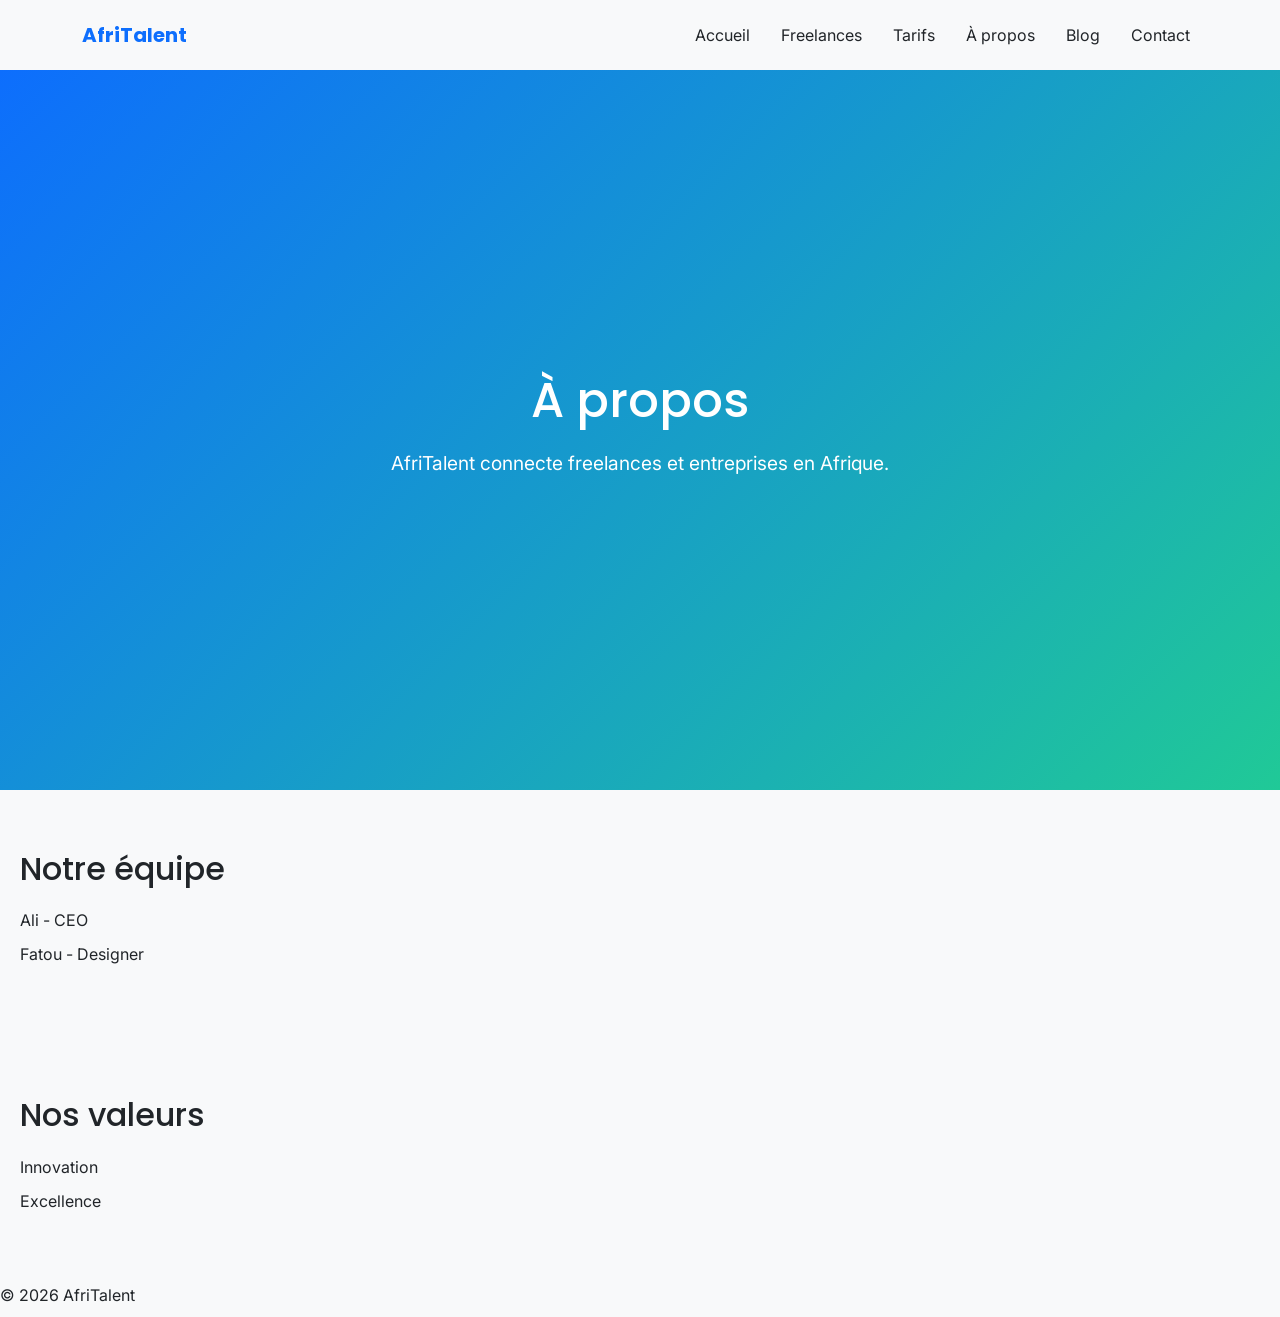
==== about.html @ 19736f78 "Init : structure du projet AfriTalent" ====
<!DOCTYPE html>
<html lang="fr">
<head>
    <meta charset="UTF-8">
    <meta name="viewport" content="width=device-width, initial-scale=1.0">
    <title>AfriTalent</title>
    <link href="https://fonts.googleapis.com/css2?family=Poppins:wght@300;500;700&family=Inter:wght@300;400;600&display=swap" rel="stylesheet">

    <!-- Bootstrap 5 -->
    <link href="https://cdn.jsdelivr.net/npm/bootstrap@5.3.0/dist/css/bootstrap.min.css" rel="stylesheet">

    <!-- CSS -->
    <link rel="stylesheet" href="css/style.css">
</head>
<body>

    <header>
       <nav class="navbar navbar-expand-lg navbar-light bg-light">
  <div class="container">
    <a class="navbar-brand" href="index.html">AfriTalent</a>

    <button class="navbar-toggler" type="button" data-bs-toggle="collapse" data-bs-target="#menu">
      <span class="navbar-toggler-icon"></span>
    </button>

    <div class="collapse navbar-collapse" id="menu">
      <ul class="navbar-nav ms-auto">
        <li class="nav-item"><a class="nav-link" href="index.html">Accueil</a></li>
        <li class="nav-item"><a class="nav-link" href="freelances.html">Freelances</a></li>
        <li class="nav-item"><a class="nav-link" href="tarifs.html">Tarifs</a></li>
        <li class="nav-item"><a class="nav-link" href="about.html">À propos</a></li>
        <li class="nav-item"><a class="nav-link" href="#">Blog</a></li>
        <li class="nav-item"><a class="nav-link" href="contact.html">Contact</a></li>
      </ul>
    </div>
  </div>
</nav>
    </header>

    <main>
       <section>
  <h1>À propos</h1>
  <p>AfriTalent connecte freelances et entreprises en Afrique.</p>
</section>

<section>
  <h2>Notre équipe</h2>
  <p>Ali - CEO</p>
  <p>Fatou - Designer</p>
</section>

<section>
  <h2>Nos valeurs</h2>
  <p>Innovation</p>
  <p>Excellence</p>
</section>
    </main>

    <footer>
        <p>© 2026 AfriTalent</p>
    </footer>

    <!-- JS Bootstrap -->
    <script src="https://cdn.jsdelivr.net/npm/bootstrap@5.3.0/dist/js/bootstrap.bundle.min.js"></script>

    <!-- JS -->
    <script src="js/main.js"></script>
</body>
</html>
---- css/style.css ----
:root {
    --primary: #0d6efd;
    --secondary: #6c757d;
    --dark: #212529;
    --light: #f8f9fa;
    --accent: #20c997;

    --font-title: 'Poppins', sans-serif;
    --font-text: 'Inter', sans-serif;

    --spacing: 16px;
}
* {
    margin: 0;
    padding: 0;
    box-sizing: border-box;
}

body {
    font-family: var(--font-text);
    background-color: var(--light);
    color: var(--dark);
}
section {
    padding: 60px 20px;
}

h1, h2, h3 {
    font-family: var(--font-title);
    margin-bottom: 20px;
}

p {
    margin-bottom: 10px;
}
.navbar {
    padding: 15px;
}

.navbar-brand {
    font-family: var(--font-title);
    font-weight: bold;
    color: var(--primary) !important;
}

.nav-link {
    margin-left: 15px;
    color: var(--dark) !important;
}

.nav-link:hover {
    color: var(--primary) !important;
}
button {
    padding: 10px 20px;
    border: none;
    background-color: var(--primary);
    color: white;
    cursor: pointer;
    margin: 5px;
}

button:hover {
    background-color: var(--accent);
}
section:first-of-type {
    text-align: center;
    background-color: var(--primary);
    color: white;
    padding: 80px 20px;
}
section:first-of-type {
    display: flex;
    flex-direction: column;
    align-items: center;
    justify-content: center;
    background: linear-gradient(135deg, var(--primary), var(--accent));
    color: white;
    text-align: center;
    min-height: 80vh;
}

section:first-of-type h1 {
    font-size: 3rem;
}

section:first-of-type p {
    font-size: 1.2rem;
}
.bento {
    display: grid;
    grid-template-columns: repeat(3, 1fr);
    gap: 20px;
}

.bento div {
    background: white;
    padding: 20px;
    border-radius: 10px;
}
.categories {
    display: grid;
    grid-template-columns: repeat(3, 1fr);
    gap: 20px;
}

.categories div {
    background: white;
    padding: 20px;
    border-radius: 10px;
    text-align: center;
    transition: 0.3s;
}

.categories div:hover {
    transform: translateY(-10px);
    box-shadow: 0 10px 20px rgba(0,0,0,0.2);
    background: var(--primary);
    color: white;
}
section {
    transition: all 0.3s ease;
}
.bento {
    display: grid;
    grid-template-columns: repeat(3, 1fr);
    gap: 20px;
}

.categories {
    display: grid;
    grid-template-columns: repeat(3, 1fr);
    gap: 20px;
}
/* TABLETTE */
@media (max-width: 768px) {
    .bento {
        grid-template-columns: repeat(2, 1fr);
    }

    .categories {
        grid-template-columns: repeat(2, 1fr);
    }

    section:first-of-type h1 {
        font-size: 2rem;
    }
}

/* MOBILE */
@media (max-width: 576px) {
    .bento {
        grid-template-columns: 1fr;
    }

    .categories {
        grid-template-columns: 1fr;
    }

    section:first-of-type {
        padding: 40px 10px;
    }

    section:first-of-type h1 {
        font-size: 1.5rem;
    }

    button {
        width: 100%;
    }
}
img {
    max-width: 100%;
    height: auto;
}
.fade {
  opacity: 0;
  transform: translateY(40px);
  transition: 0.6s ease;
}

.fade.show {
  opacity: 1;
  transform: translateY(0);
}
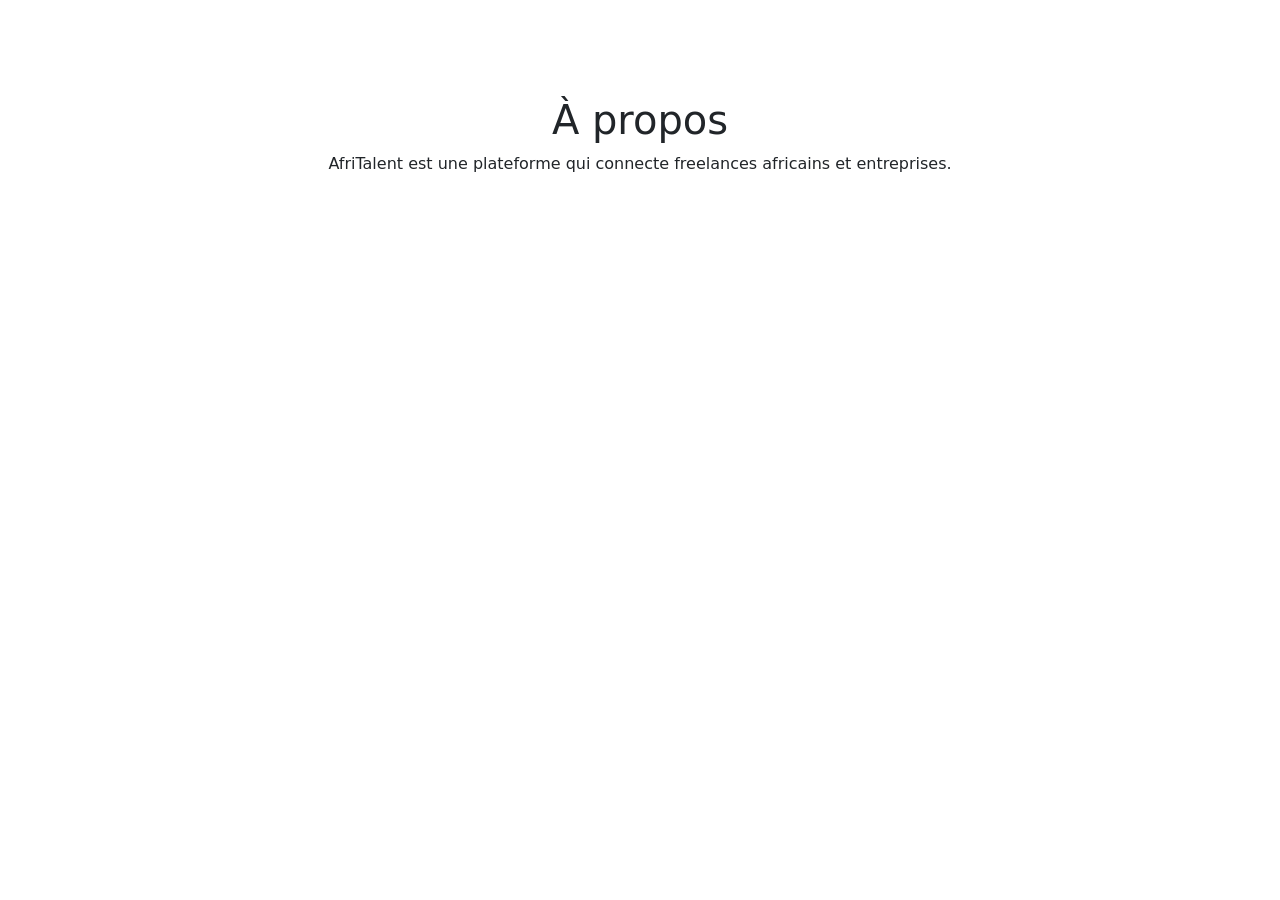
==== commit 8e183b53: "HTML : création des pages principales avec structure et contenu" ====
--- a/about.html
+++ b/about.html
@@ -1,69 +1,29 @@
 <!DOCTYPE html>
 <html lang="fr">
 <head>
-    <meta charset="UTF-8">
-    <meta name="viewport" content="width=device-width, initial-scale=1.0">
-    <title>AfriTalent</title>
-    <link href="https://fonts.googleapis.com/css2?family=Poppins:wght@300;500;700&family=Inter:wght@300;400;600&display=swap" rel="stylesheet">
+  <meta charset="UTF-8">
+  <title>AfriTalent</title>
 
-    <!-- Bootstrap 5 -->
-    <link href="https://cdn.jsdelivr.net/npm/bootstrap@5.3.0/dist/css/bootstrap.min.css" rel="stylesheet">
+  <meta name="viewport" content="width=device-width, initial-scale=1.0">
 
-    <!-- CSS -->
-    <link rel="stylesheet" href="css/style.css">
+  <!-- Bootstrap -->
+  <link href="https://cdn.jsdelivr.net/npm/bootstrap@5.3.0/dist/css/bootstrap.min.css" rel="stylesheet">
+
+  <!-- CSS -->
+  <link rel="stylesheet" href="css/style.css">
 </head>
 <body>
 
-    <header>
-       <nav class="navbar navbar-expand-lg navbar-light bg-light">
-  <div class="container">
-    <a class="navbar-brand" href="index.html">AfriTalent</a>
+<main class="container mt-5 pt-5">
+  <h1 class="text-center">À propos</h1>
 
-    <button class="navbar-toggler" type="button" data-bs-toggle="collapse" data-bs-target="#menu">
-      <span class="navbar-toggler-icon"></span>
-    </button>
+<p class="text-center">
+  AfriTalent est une plateforme qui connecte freelances africains et entreprises.
+</p>
 
-    <div class="collapse navbar-collapse" id="menu">
-      <ul class="navbar-nav ms-auto">
-        <li class="nav-item"><a class="nav-link" href="index.html">Accueil</a></li>
-        <li class="nav-item"><a class="nav-link" href="freelances.html">Freelances</a></li>
-        <li class="nav-item"><a class="nav-link" href="tarifs.html">Tarifs</a></li>
-        <li class="nav-item"><a class="nav-link" href="about.html">À propos</a></li>
-        <li class="nav-item"><a class="nav-link" href="#">Blog</a></li>
-        <li class="nav-item"><a class="nav-link" href="contact.html">Contact</a></li>
-      </ul>
-    </div>
-  </div>
-</nav>
-    </header>
+  
 
-    <main>
-       <section>
-  <h1>À propos</h1>
-  <p>AfriTalent connecte freelances et entreprises en Afrique.</p>
-</section>
+</main>
 
-<section>
-  <h2>Notre équipe</h2>
-  <p>Ali - CEO</p>
-  <p>Fatou - Designer</p>
-</section>
-
-<section>
-  <h2>Nos valeurs</h2>
-  <p>Innovation</p>
-  <p>Excellence</p>
-</section>
-    </main>
-
-    <footer>
-        <p>© 2026 AfriTalent</p>
-    </footer>
-
-    <!-- JS Bootstrap -->
-    <script src="https://cdn.jsdelivr.net/npm/bootstrap@5.3.0/dist/js/bootstrap.bundle.min.js"></script>
-
-    <!-- JS -->
-    <script src="js/main.js"></script>
 </body>
 </html>
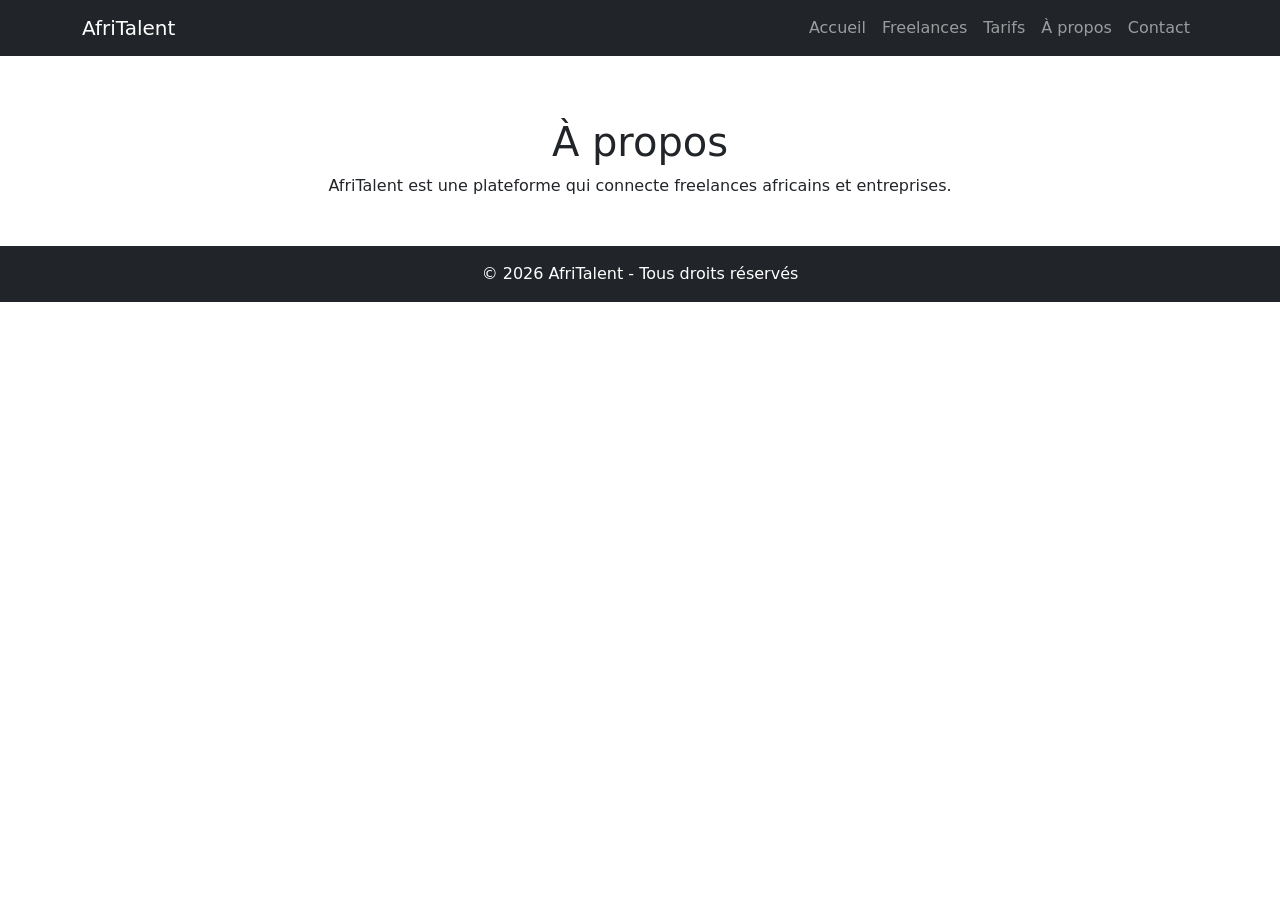
==== commit a204c80f: "HTML : ajout de la navbar et structure globale du site" ====
--- a/about.html
+++ b/about.html
@@ -13,17 +13,40 @@
   <link rel="stylesheet" href="css/style.css">
 </head>
 <body>
+  <nav class="navbar navbar-expand-lg navbar-dark bg-dark fixed-top">
+  <div class="container">
+    <a class="navbar-brand" href="index.html">AfriTalent</a>
 
-<main class="container mt-5 pt-5">
+    <button class="navbar-toggler" data-bs-toggle="collapse" data-bs-target="#nav">
+      <span class="navbar-toggler-icon"></span>
+    </button>
+
+    <div id="nav" class="collapse navbar-collapse">
+      <ul class="navbar-nav ms-auto">
+        <li class="nav-item"><a class="nav-link" href="index.html">Accueil</a></li>
+        <li class="nav-item"><a class="nav-link" href="freelances.html">Freelances</a></li>
+        <li class="nav-item"><a class="nav-link" href="tarifs.html">Tarifs</a></li>
+        <li class="nav-item"><a class="nav-link" href="about.html">À propos</a></li>
+        <li class="nav-item"><a class="nav-link" href="contact.html">Contact</a></li>
+      </ul>
+    </div>
+  </div>
+</nav>
+
+<main class="container mt-5">
   <h1 class="text-center">À propos</h1>
 
 <p class="text-center">
   AfriTalent est une plateforme qui connecte freelances africains et entreprises.
 </p>
 
+
   
 
 </main>
-
+<footer class="bg-dark text-white text-center p-3 mt-5">
+  © 2026 AfriTalent - Tous droits réservés
+</footer>
+<script src="https://cdn.jsdelivr.net/npm/bootstrap@5.3.0/dist/js/bootstrap.bundle.min.js"></script>
 </body>
 </html>
--- a/css/style.css
+++ b/css/style.css
@@ -0,0 +1,3 @@
+body {
+  padding-top: 70px;
+}
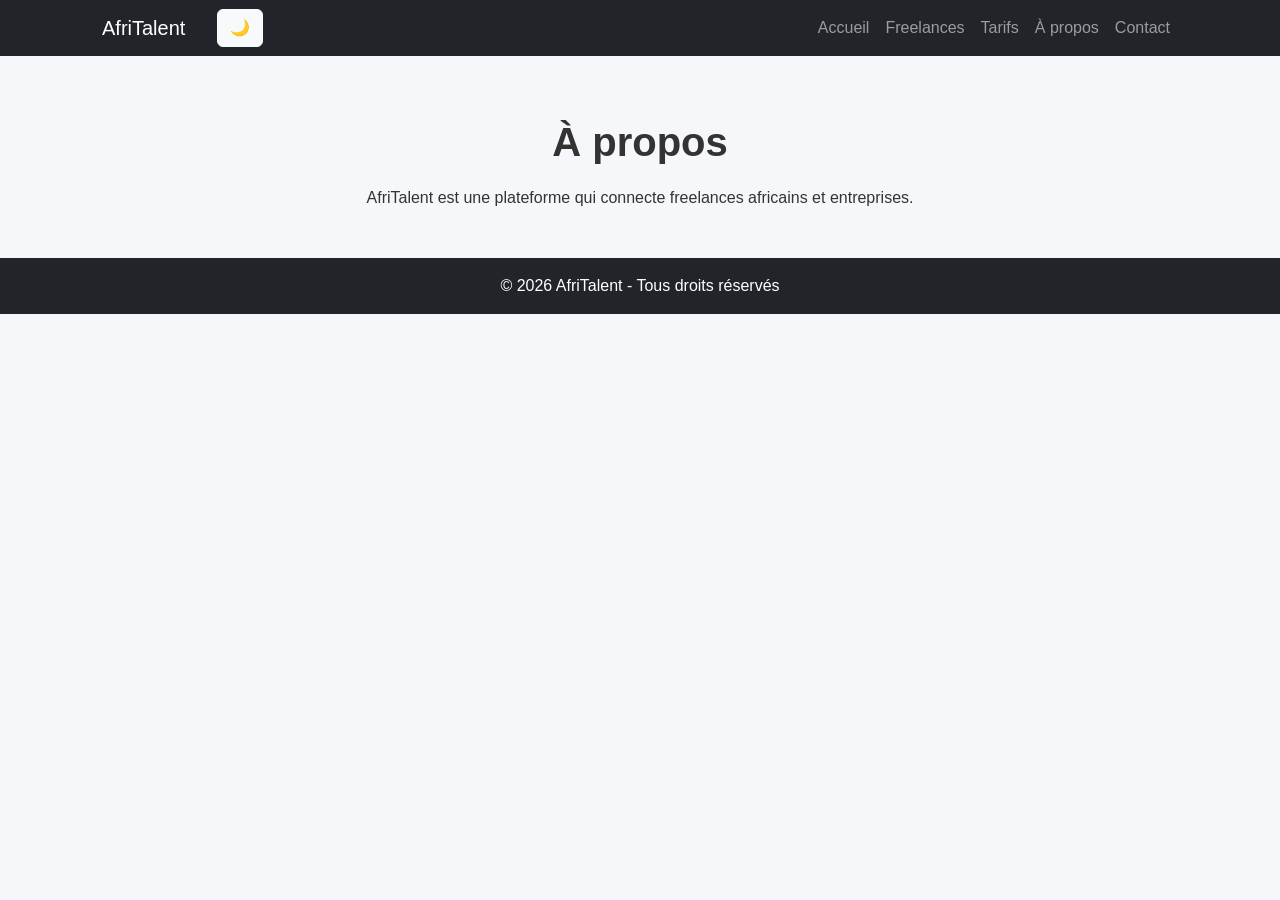
==== commit 997bdf28: "JS : dark mode avec localStorage + navbar dynamique" ====
--- a/about.html
+++ b/about.html
@@ -20,6 +20,7 @@
     <button class="navbar-toggler" data-bs-toggle="collapse" data-bs-target="#nav">
       <span class="navbar-toggler-icon"></span>
     </button>
+    <button id="darkToggle" class="btn btn-light ms-3">🌙</button>
 
     <div id="nav" class="collapse navbar-collapse">
       <ul class="navbar-nav ms-auto">
@@ -48,5 +49,6 @@
   © 2026 AfriTalent - Tous droits réservés
 </footer>
 <script src="https://cdn.jsdelivr.net/npm/bootstrap@5.3.0/dist/js/bootstrap.bundle.min.js"></script>
+<script src="js/main.js"></script>
 </body>
 </html>
--- a/css/style.css
+++ b/css/style.css
@@ -1,3 +1,144 @@
 body {
   padding-top: 70px;
+}
+/* RESET */
+* {
+  margin: 0;
+  padding: 0;
+  box-sizing: border-box;
+}
+
+/* BODY */
+body {
+  font-family: Arial, sans-serif;
+  background-color: #f5f7fa;
+  color: #333;
+}
+
+/* TITRES */
+h1, h2, h3 {
+  font-weight: bold;
+  margin-bottom: 20px;
+}
+
+/* SECTIONS */
+section {
+  margin-top: 50px;
+}
+
+/* LIENS */
+a {
+  text-decoration: none;
+}
+.hero {
+  height: 80vh;
+  background: linear-gradient(rgba(0,0,0,0.6), rgba(0,0,0,0.6)),
+              url('../images/bg.jpg') center/cover;
+}
+.card {
+  border: none;
+  border-radius: 10px;
+  transition: 0.3s;
+}
+
+.card:hover {
+  transform: translateY(-5px);
+  box-shadow: 0 10px 20px rgba(0,0,0,0.2);
+}
+.navbar {
+  transition: 0.3s;
+}
+footer {
+  margin-top: 50px;
+}
+@media (max-width: 768px) {
+  h1 {
+    font-size: 24px;
+  }
+}
+.card {
+  border: none;
+  border-radius: 12px;
+  transition: all 0.3s ease;
+  background: white;
+}
+
+.card:hover {
+  transform: translateY(-8px) scale(1.02);
+  box-shadow: 0 15px 30px rgba(0,0,0,0.2);
+}
+.btn {
+  transition: all 0.3s ease;
+}
+
+.btn:hover {
+  transform: scale(1.05);
+}
+.nav-link {
+  position: relative;
+}
+
+.nav-link::after {
+  content: "";
+  position: absolute;
+  left: 0;
+  bottom: -3px;
+  width: 0%;
+  height: 2px;
+  background: white;
+  transition: 0.3s;
+}
+
+.nav-link:hover::after {
+  width: 100%;
+}
+.hero h1 {
+  font-size: 3rem;
+}
+
+.hero p {
+  font-size: 1.2rem;
+}
+.container {
+  max-width: 1100px;
+}
+section {
+  padding: 40px 0;
+}
+.hero {
+  height: 90vh;
+  background: linear-gradient(rgba(0,0,0,0.7), rgba(0,0,0,0.7)),
+              url('../images/bg.jpg') center/cover;
+}
+.card h2 {
+  font-size: 2rem;
+  margin: 10px 0;
+}
+
+.card {
+  transition: 0.3s;
+}
+
+.card:hover {
+  transform: scale(1.05);
+}
+body.dark {
+  background: #121212;
+  color: white;
+}
+
+body.dark .navbar {
+  background: #1f1f1f !important;
+}
+
+body.dark .card {
+  background: #1e1e1e;
+  color: white;
+}
+
+body.dark footer {
+  background: #111;
+}
+body, .card, .navbar {
+  transition: 0.3s;
 }
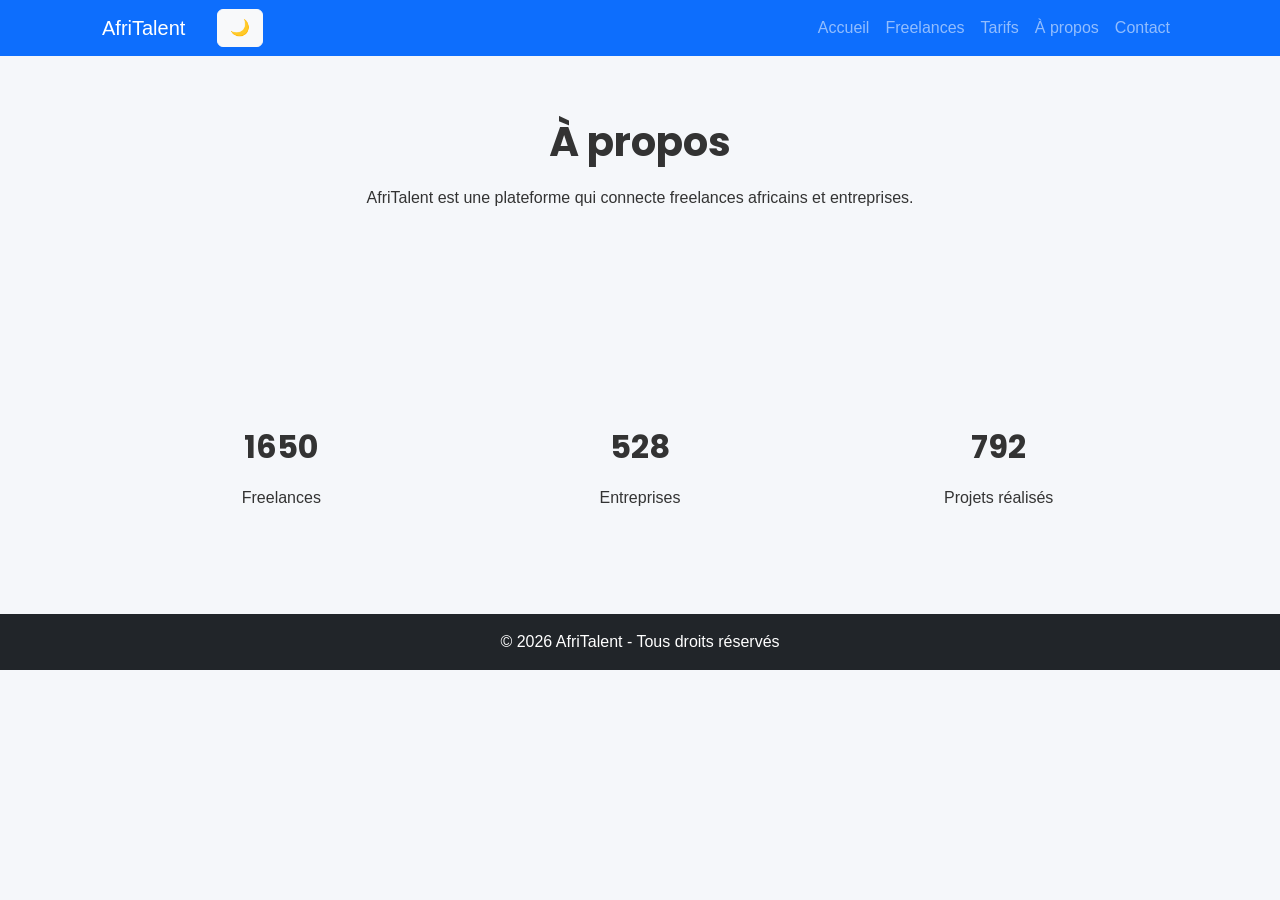
==== commit c6dbae45: "JS : compteurs animés au scroll et animations fade-in des sections" ====
--- a/about.html
+++ b/about.html
@@ -5,6 +5,8 @@
   <title>AfriTalent</title>
 
   <meta name="viewport" content="width=device-width, initial-scale=1.0">
+  <link href="https://fonts.googleapis.com/css2?family=Poppins:wght@400;600&family=Roboto:wght@300;400&display=swap" rel="stylesheet">
+  <link href="https://cdn.jsdelivr.net/npm/bootstrap-icons/font/bootstrap-icons.css" rel="stylesheet">
 
   <!-- Bootstrap -->
   <link href="https://cdn.jsdelivr.net/npm/bootstrap@5.3.0/dist/css/bootstrap.min.css" rel="stylesheet">
@@ -40,6 +42,27 @@
 <p class="text-center">
   AfriTalent est une plateforme qui connecte freelances africains et entreprises.
 </p>
+<section class="container fade"></section>
+<section class="container text-center my-5 fade">
+  <div class="row">
+
+    <div class="col-md-4">
+      <h2 class="counter" data-target="2500">0</h2>
+      <p>Freelances</p>
+    </div>
+
+    <div class="col-md-4">
+      <h2 class="counter" data-target="800">0</h2>
+      <p>Entreprises</p>
+    </div>
+
+    <div class="col-md-4">
+      <h2 class="counter" data-target="1200">0</h2>
+      <p>Projets réalisés</p>
+    </div>
+
+  </div>
+</section>
 
 
   
--- a/css/style.css
+++ b/css/style.css
@@ -1,3 +1,28 @@
+:root {
+  --primary: #0d6efd;
+  --dark: #121212;
+  --light: #f5f7fa;
+  --accent: #ff6600;
+  --text: #333;
+  --white: #ffffff;
+}
+body {
+  font-family: 'Roboto', sans-serif;
+  background: var(--light);
+  color: var(--text);
+}
+
+h1, h2, h3 {
+  font-family: 'Poppins', sans-serif;
+}
+
+.navbar {
+  background: var(--primary) !important;
+}
+
+.card {
+  background: var(--white);
+}
 body {
   padding-top: 70px;
 }
@@ -141,4 +166,15 @@
 }
 body, .card, .navbar {
   transition: 0.3s;
+}
+/* Animation fade-in */
+.fade {
+  opacity: 0;
+  transform: translateY(40px);
+  transition: all 0.6s ease;
+}
+
+.fade.show {
+  opacity: 1;
+  transform: translateY(0);
 }
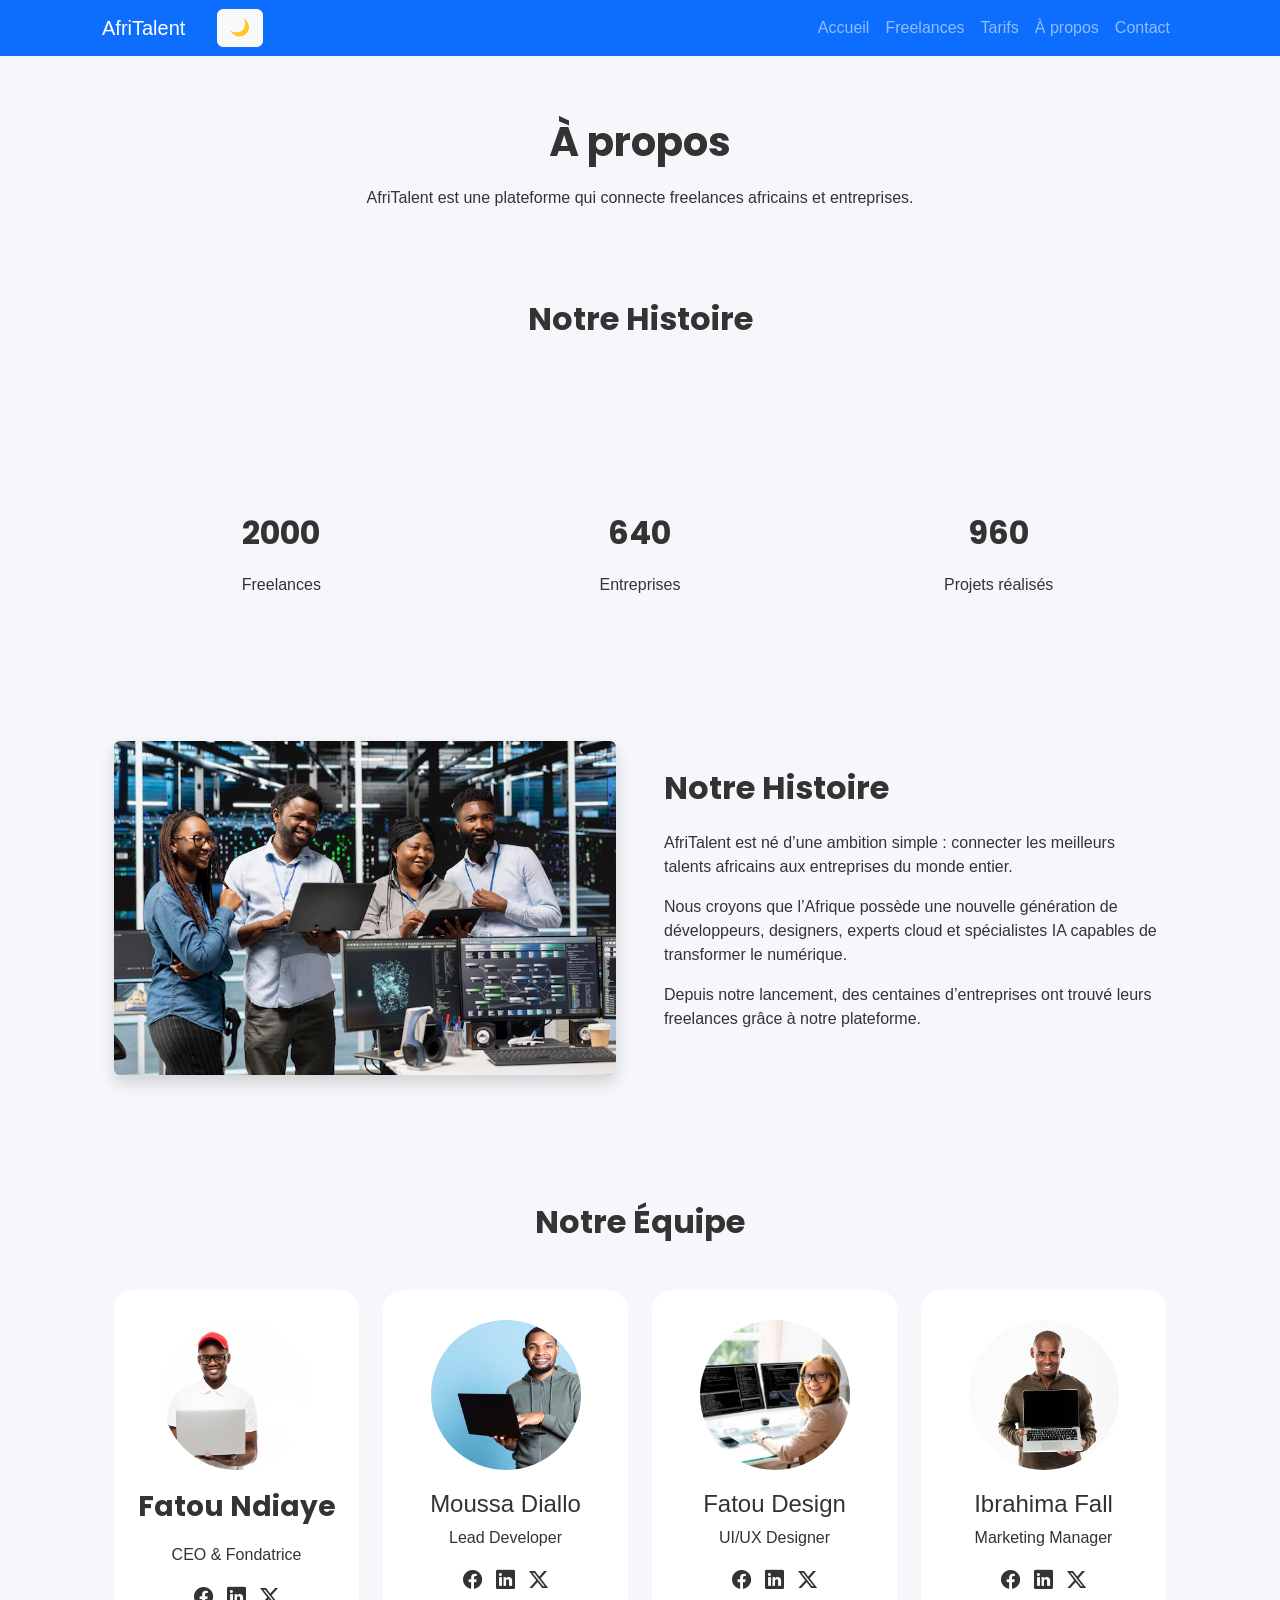
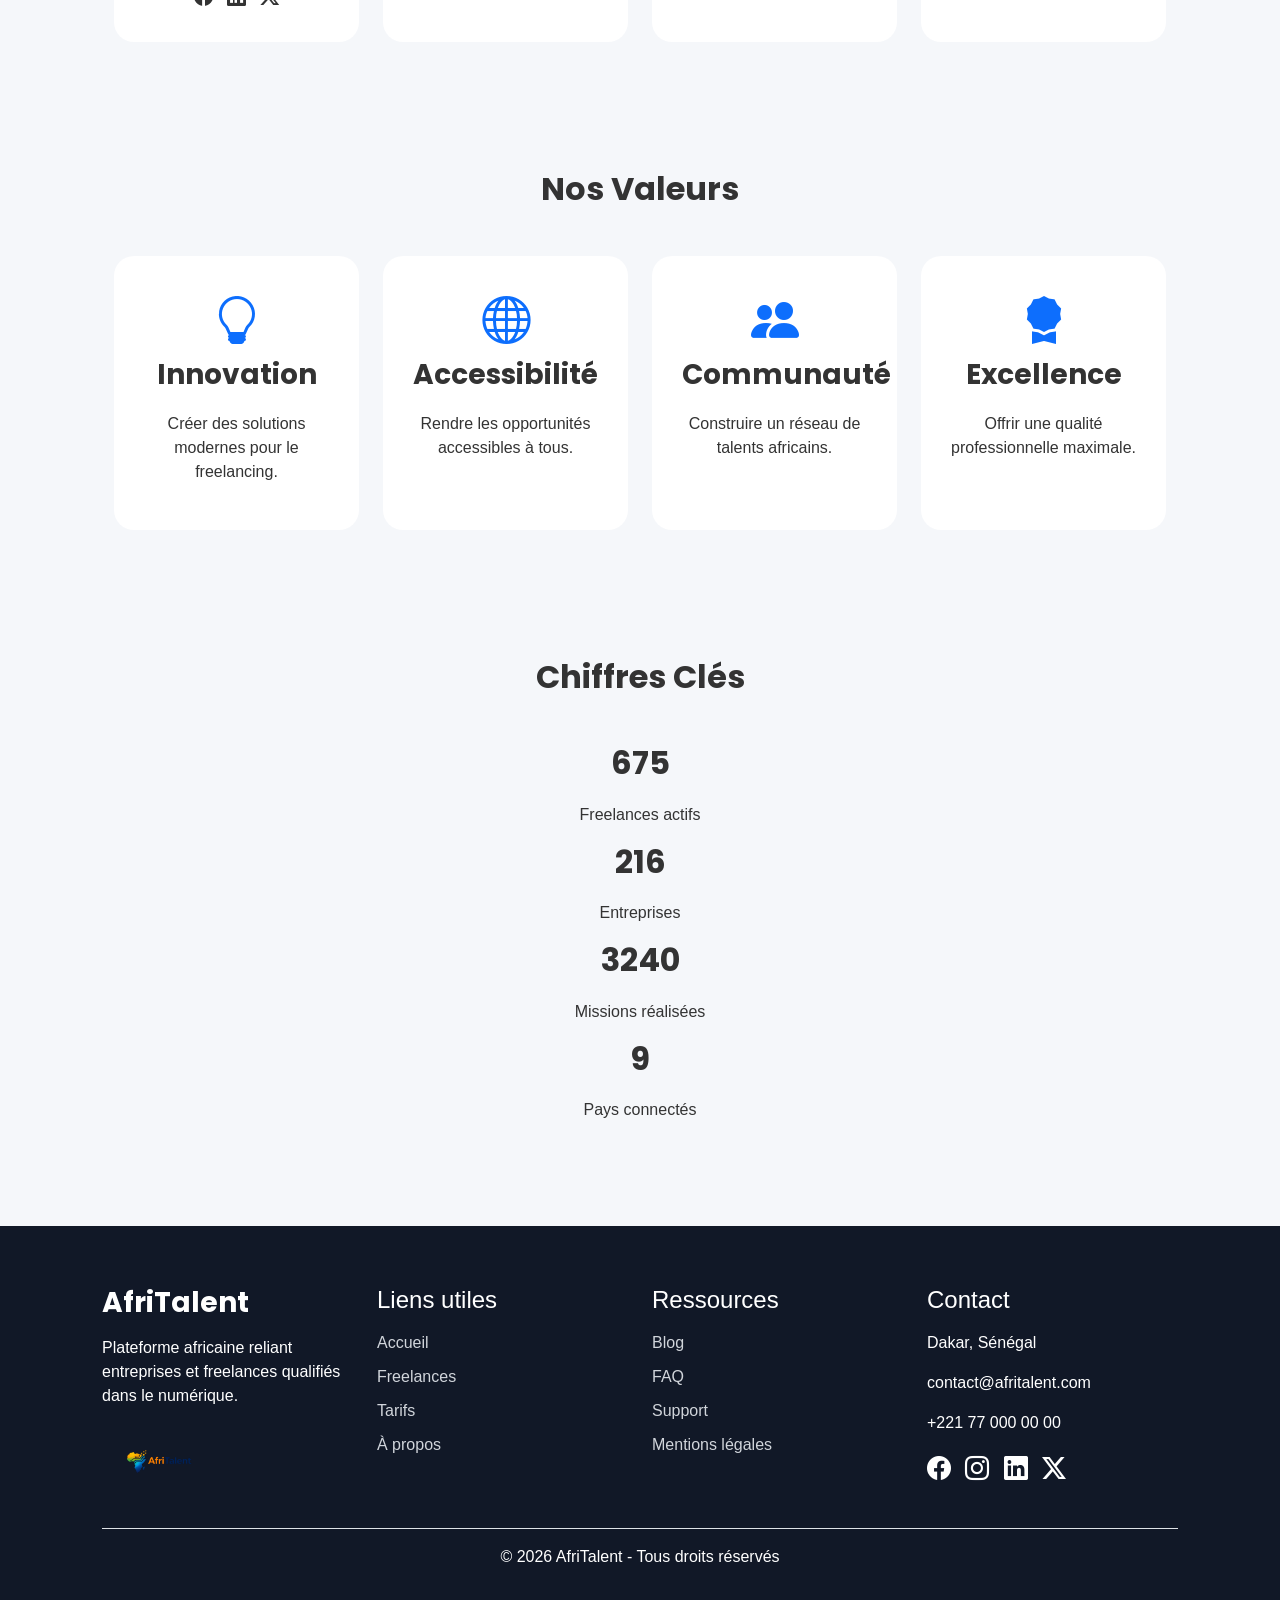
==== commit ffb41a4f: "Finalisation : corrections responsive, optimisation du code et commentaires" ====
--- a/about.html
+++ b/about.html
@@ -42,7 +42,11 @@
 <p class="text-center">
   AfriTalent est une plateforme qui connecte freelances africains et entreprises.
 </p>
-<section class="container fade"></section>
+<section class="container fade">
+    <h2 class="text-center mb-5">
+        Notre Histoire
+    </h2>
+</section>
 <section class="container text-center my-5 fade">
   <div class="row">
 
@@ -63,13 +67,367 @@
 
   </div>
 </section>
+<!-- NOTRE HISTOIRE -->
+<section class="container my-5 fade">
+
+  <div class="row align-items-center g-5">
+
+    <div class="col-lg-6">
+
+      <img 
+        src="images/about.jpg"
+        alt="Equipe AfriTalent"
+        class="img-fluid rounded shadow"
+      >
+
+    </div>
+
+    <div class="col-lg-6">
+
+      <h2 class="mb-4">Notre Histoire</h2>
+
+      <p>
+        AfriTalent est né d’une ambition simple :
+        connecter les meilleurs talents africains
+        aux entreprises du monde entier.
+      </p>
+
+      <p>
+        Nous croyons que l’Afrique possède une
+        nouvelle génération de développeurs,
+        designers, experts cloud et spécialistes IA
+        capables de transformer le numérique.
+      </p>
+
+      <p>
+        Depuis notre lancement, des centaines
+        d’entreprises ont trouvé leurs freelances
+        grâce à notre plateforme.
+      </p>
+
+    </div>
+
+  </div>
+
+</section>
+<!-- EQUIPE -->
+<section class="container my-5 fade">
+
+  <h2 class="text-center mb-5">
+    Notre Équipe
+  </h2>
+
+  <div class="row g-4">
+
+    <!-- MEMBRE 1 -->
+    <div class="col-md-6 col-lg-3">
+
+      <div class="team-card text-center">
+
+        <img
+          src="images/team1.jpg"
+          alt="CEO AfriTalent"
+          class="team-img"
+        >
+
+        <h3>Fatou Ndiaye</h3>
+
+        <p>CEO & Fondatrice</p>
+
+        <div class="socials">
+          <i class="bi bi-facebook"></i>
+          <i class="bi bi-linkedin"></i>
+          <i class="bi bi-twitter-x"></i>
+        </div>
+
+      </div>
+
+    </div>
+
+    <!-- MEMBRE 2 -->
+    <div class="col-md-6 col-lg-3">
+
+      <div class="team-card text-center">
+
+        <img
+          src="images/team2.jpg"
+          alt="Développeur AfriTalent"
+          class="team-img"
+        >
+
+        <h4>Moussa Diallo</h4>
+
+        <p>Lead Developer</p>
+
+        <div class="socials">
+          <i class="bi bi-facebook"></i>
+          <i class="bi bi-linkedin"></i>
+          <i class="bi bi-twitter-x"></i>
+        </div>
+
+      </div>
+
+    </div>
+
+    <!-- MEMBRE 3 -->
+    <div class="col-md-6 col-lg-3">
+
+      <div class="team-card text-center">
+
+        <img
+          src="images/f2.jpg"
+          alt="Designer AfriTalent"
+          class="team-img"
+        >
+
+        <h4>Fatou Design</h4>
+
+        <p>UI/UX Designer</p>
+
+        <div class="socials">
+          <i class="bi bi-facebook"></i>
+          <i class="bi bi-linkedin"></i>
+          <i class="bi bi-twitter-x"></i>
+        </div>
+
+      </div>
+
+    </div>
+
+    <!-- MEMBRE 4 -->
+    <div class="col-md-6 col-lg-3">
+
+      <div class="team-card text-center">
+
+        <img
+          src="images/team4.jpg"
+          alt="Marketing AfriTalent"
+          class="team-img"
+        >
+
+        <h4>Ibrahima Fall</h4>
+
+        <p>Marketing Manager</p>
+
+        <div class="socials">
+          <i class="bi bi-facebook"></i>
+          <i class="bi bi-linkedin"></i>
+          <i class="bi bi-twitter-x"></i>
+        </div>
+
+      </div>
+
+    </div>
+
+  </div>
+
+</section>
+<!-- NOS VALEURS -->
+<section class="container my-5 fade">
+
+  <h2 class="text-center mb-5">
+    Nos Valeurs
+  </h2>
+
+  <div class="row g-4">
+
+    <div class="col-md-3">
+      <div class="value-card text-center">
+        <i class="bi bi-lightbulb"></i>
+        <h3>Innovation</h3>
+        <p>Créer des solutions modernes pour le freelancing.</p>
+      </div>
+    </div>
+
+    <div class="col-md-3">
+      <div class="value-card text-center">
+        <i class="bi bi-globe"></i>
+        <h3>Accessibilité</h3>
+        <p>Rendre les opportunités accessibles à tous.</p>
+      </div>
+    </div>
+
+    <div class="col-md-3">
+      <div class="value-card text-center">
+        <i class="bi bi-people-fill"></i>
+        <h3>Communauté</h3>
+        <p>Construire un réseau de talents africains.</p>
+      </div>
+    </div>
+
+    <div class="col-md-3">
+      <div class="value-card text-center">
+        <i class="bi bi-award-fill"></i>
+        <h3>Excellence</h3>
+        <p>Offrir une qualité professionnelle maximale.</p>
+      </div>
+    </div>
+
+  </div>
+
+</section>
+<!-- CHIFFRES CLÉS -->
+<section class="container my-5 fade">
+
+  <h2 class="text-center mb-5">
+    Chiffres Clés
+  </h2>
+
+  <div class="bento-grid">
+
+    <div class="bento-card large text-center">
+      <h2 class="counter" data-target="2500">0</h2>
+      <p>Freelances actifs</p>
+    </div>
+
+    <div class="bento-card text-center">
+      <h2 class="counter" data-target="800">0</h2>
+      <p>Entreprises</p>
+    </div>
+
+    <div class="bento-card text-center">
+      <h2 class="counter" data-target="12000">0</h2>
+      <p>Missions réalisées</p>
+    </div>
+
+    <div class="bento-card wide text-center">
+      <h2 class="counter" data-target="35">0</h2>
+      <p>Pays connectés</p>
+    </div>
+
+  </div>
+
+</section>
 
 
   
 
 </main>
-<footer class="bg-dark text-white text-center p-3 mt-5">
-  © 2026 AfriTalent - Tous droits réservés
+<!-- FOOTER -->
+<footer class="footer mt-5">
+
+  <div class="container">
+
+    <div class="row g-4">
+
+      <!-- COLONNE 1 -->
+      <div class="col-md-3">
+
+        <h3 class="mb-3">
+          AfriTalent
+        </h3>
+
+        <p>
+          Plateforme africaine reliant entreprises
+          et freelances qualifiés dans le numérique.
+        </p>
+
+        <img
+          src="images/logo.png"
+          alt="Logo AfriTalent"
+          width="120"
+        >
+
+      </div>
+
+      <!-- COLONNE 2 -->
+      <div class="col-md-3">
+
+        <h4 class="mb-3">
+          Liens utiles
+        </h4>
+
+        <ul class="list-unstyled">
+
+          <li>
+            <a href="index.html">Accueil</a>
+          </li>
+
+          <li>
+            <a href="freelances.html">Freelances</a>
+          </li>
+
+          <li>
+            <a href="tarifs.html">Tarifs</a>
+          </li>
+
+          <li>
+            <a href="about.html">À propos</a>
+          </li>
+
+        </ul>
+
+      </div>
+
+      <!-- COLONNE 3 -->
+      <div class="col-md-3">
+
+        <h4 class="mb-3">
+          Ressources
+        </h4>
+
+        <ul class="list-unstyled">
+
+          <li>
+            <a href="#">Blog</a>
+          </li>
+
+          <li>
+            <a href="#">FAQ</a>
+          </li>
+
+          <li>
+            <a href="#">Support</a>
+          </li>
+
+          <li>
+            <a href="#">Mentions légales</a>
+          </li>
+
+        </ul>
+
+      </div>
+
+      <!-- COLONNE 4 -->
+      <div class="col-md-3">
+
+        <h4 class="mb-3">
+          Contact
+        </h4>
+
+        <p>Dakar, Sénégal</p>
+        <p>contact@afritalent.com</p>
+        <p>+221 77 000 00 00</p>
+
+        <!-- RESEAUX -->
+        <div class="social-icons mt-3">
+
+          <i class="bi bi-facebook"></i>
+
+          <i class="bi bi-instagram"></i>
+
+          <i class="bi bi-linkedin"></i>
+
+          <i class="bi bi-twitter-x"></i>
+
+        </div>
+
+      </div>
+
+    </div>
+
+    <!-- COPYRIGHT -->
+    <div class="text-center mt-4 pt-3 border-top">
+
+      <p>
+        © <span id="year"></span>
+        AfriTalent - Tous droits réservés
+      </p>
+
+    </div>
+
+  </div>
+
 </footer>
 <script src="https://cdn.jsdelivr.net/npm/bootstrap@5.3.0/dist/js/bootstrap.bundle.min.js"></script>
 <script src="js/main.js"></script>
--- a/css/style.css
+++ b/css/style.css
@@ -56,10 +56,26 @@
   text-decoration: none;
 }
 .hero {
-  height: 80vh;
-  background: linear-gradient(rgba(0,0,0,0.6), rgba(0,0,0,0.6)),
-              url('../images/bg.jpg') center/cover;
-}
+    min-height: 100vh;
+
+    background-image:
+    linear-gradient(
+        rgba(0,0,0,0.6),
+        rgba(0,0,0,0.6)
+    ),
+    url("../images/bg.jpg");
+
+    background-size: cover;
+    background-position: center;
+    background-repeat: no-repeat;
+
+    display: flex;
+    justify-content: center;
+    align-items: center;
+
+    color: white;
+}
+
 .card {
   border: none;
   border-radius: 10px;
@@ -177,4 +193,200 @@
 .fade.show {
   opacity: 1;
   transform: translateY(0);
+}
+.avatar {
+  width: 120px;
+  height: 120px;
+  border-radius: 50%;
+  object-fit: cover;
+  margin: auto;
+  margin-bottom: 15px;
+  border: 4px solid var(--primary);
+}
+
+.card {
+  border: none;
+  border-radius: 15px;
+  transition: 0.3s;
+}
+
+.card:hover {
+  transform: translateY(-10px);
+  box-shadow: 0 15px 30px rgba(0,0,0,0.2);
+}
+.hero {
+  min-height: 100vh;
+
+  background:
+  linear-gradient(rgba(0,0,0,0.7),
+  rgba(0,0,0,0.7)),
+  url('../images/hero.jpg');
+
+  background-size: cover;
+  background-position: center;
+
+  padding: 120px 20px;
+}
+
+.hero h1 {
+  font-size: 4rem;
+  max-width: 1000px;
+  margin: auto;
+}
+
+.hero h2 {
+  font-size: 1.3rem;
+  max-width: 700px;
+  margin: auto;
+  color: #ddd;
+}
+.stats-section {
+  margin-top: -80px;
+  background: white;
+  padding: 50px;
+  border-radius: 25px;
+  box-shadow: 0 10px 30px rgba(0,0,0,0.1);
+  position: relative;
+  z-index: 2;
+}
+
+.stats-section h2 {
+  font-size: 3rem;
+  color: var(--primary);
+}
+.feature-card {
+  background: white;
+  padding: 40px 25px;
+  border-radius: 20px;
+  transition: 0.3s;
+  height: 100%;
+}
+
+.feature-card:hover {
+  transform: translateY(-10px);
+  box-shadow: 0 15px 30px rgba(0,0,0,0.1);
+}
+
+.feature-card i {
+  font-size: 3rem;
+  color: var(--primary);
+  margin-bottom: 20px;
+}
+.category-card {
+  background: linear-gradient(135deg,
+  var(--primary),
+  #0047b3);
+
+  color: white;
+
+  padding: 40px;
+  border-radius: 20px;
+  transition: 0.3s;
+}
+
+.category-card:hover {
+  transform: scale(1.05);
+}
+.team-card {
+  background: white;
+  padding: 30px 20px;
+  border-radius: 20px;
+  transition: 0.3s;
+  height: 100%;
+}
+
+.team-card:hover {
+  transform: translateY(-10px);
+  box-shadow: 0 15px 30px rgba(0,0,0,0.1);
+}
+
+.team-img {
+  width: 120px;
+  height: 120px;
+  border-radius: 50%;
+  object-fit: cover;
+  margin-bottom: 20px;
+}
+
+.socials i {
+  margin: 0 5px;
+  font-size: 1.2rem;
+  cursor: pointer;
+}
+.value-card {
+  background: white;
+  padding: 30px;
+  border-radius: 20px;
+  transition: 0.3s;
+  height: 100%;
+}
+
+.value-card:hover {
+  transform: scale(1.05);
+}
+
+.value-card i {
+  font-size: 3rem;
+  color: var(--primary);
+  margin-bottom: 20px;
+}
+.footer {
+  background: #111827;
+  color: white;
+  padding: 60px 20px 20px;
+}
+
+.footer h3,
+.footer h4 {
+  color: white;
+}
+
+.footer a {
+  color: #d1d5db;
+  text-decoration: none;
+  transition: 0.3s;
+}
+
+.footer a:hover {
+  color: var(--primary);
+}
+
+.footer ul li {
+  margin-bottom: 10px;
+}
+
+.social-icons i {
+  font-size: 1.5rem;
+  margin-right: 10px;
+  cursor: pointer;
+  transition: 0.3s;
+}
+
+.social-icons i:hover {
+  transform: translateY(-5px);
+  color: var(--primary);
+}
+.freelance-card{
+    height:100%;
+}
+
+.freelance-card img{
+    height:250px;
+    object-fit:cover;
+}
+.pricing-card{
+    height:100%;
+}
+.team-img{
+    width:150px;
+    height:150px;
+    object-fit:cover;
+}
+.map-container iframe{
+    width:100%;
+    height:400px;
+    border:0;
+}
+iframe{
+    width:100%;
 }
